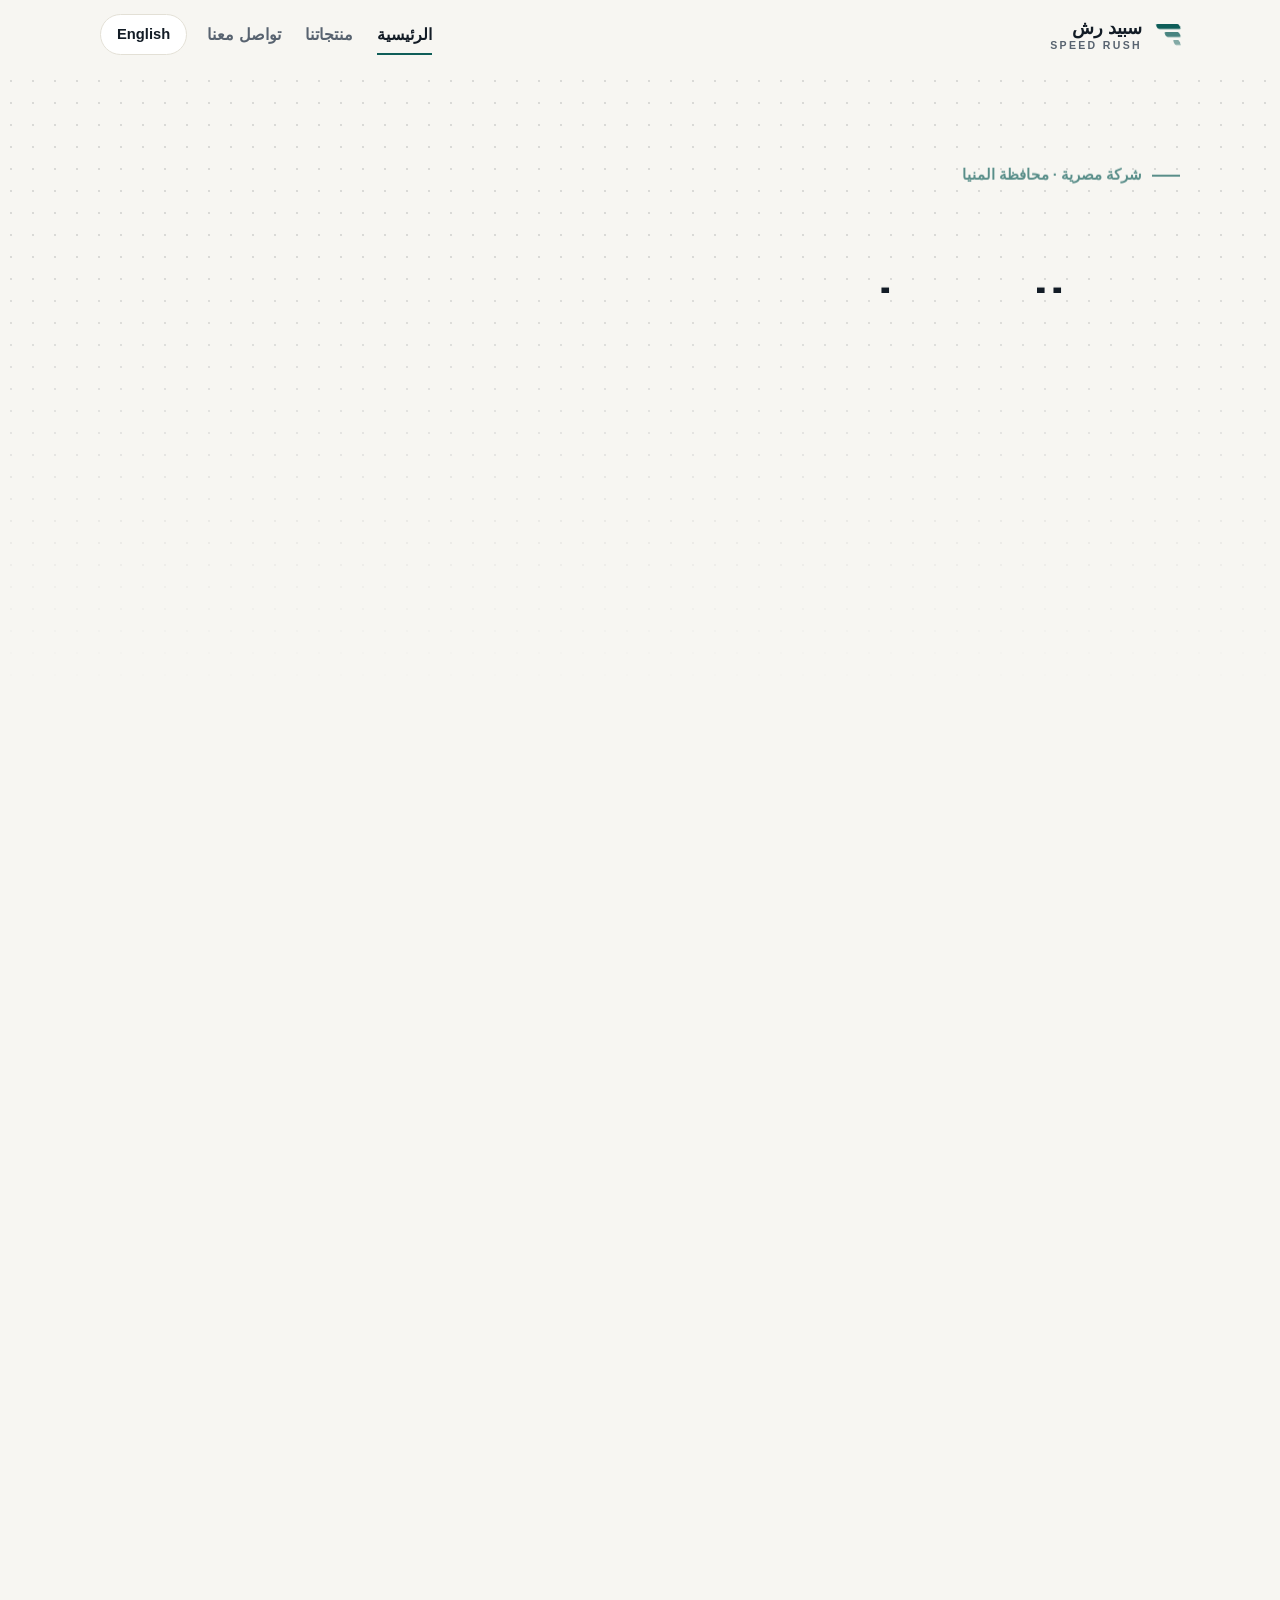
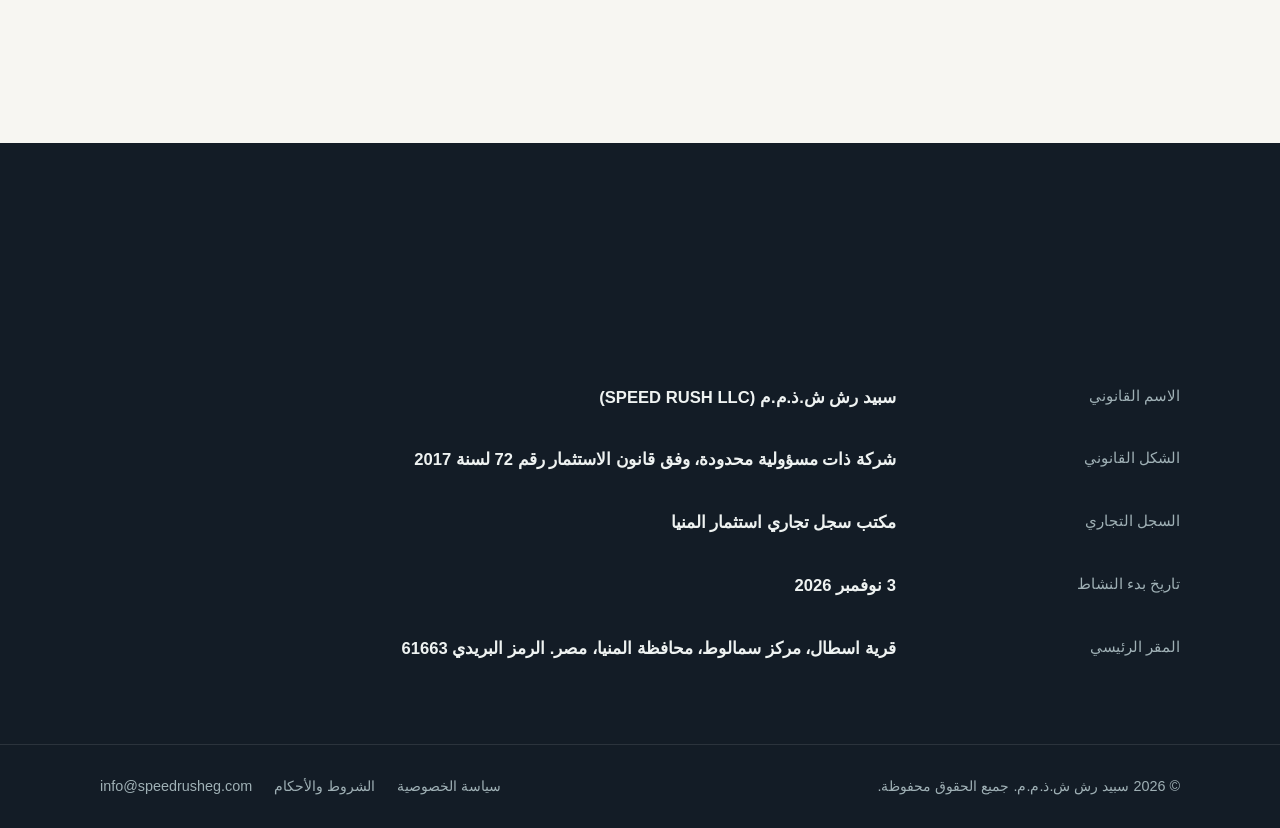
==== index.html @ b7684626 "Add SPEED RUSH company website Co-Authored-By: Claude Opus 5.5 <noreply@anthropic.com>" ====
<!doctype html>
<html lang="ar" dir="rtl">
<head>
  <meta charset="utf-8">
  <meta name="viewport" content="width=device-width, initial-scale=1">
  <title>سبيد رش | SPEED RUSH</title>
  <meta name="description" content="سبيد رش ش.ذ.م.م، شركة برمجيات وتوصيل طلبات في محافظة المنيا. SPEED RUSH LLC, software and order delivery in Minya, Egypt.">
  <meta http-equiv="refresh" content="0; url=ar/index.html">
  <link rel="alternate" hreflang="ar" href="https://speedrusheg.com/ar/">
  <link rel="alternate" hreflang="en" href="https://speedrusheg.com/en/">
  <link rel="stylesheet" href="assets/style.css">
</head>
<body>
  <main style="min-height:100vh;display:grid;place-content:center;gap:16px;text-align:center;padding:24px">
    <p><a href="ar/index.html">سبيد رش، النسخة العربية</a></p>
    <p lang="en" dir="ltr"><a href="en/index.html">SPEED RUSH, English version</a></p>
  </main>
</body>
</html>
---- assets/style.css ----
/* SPEED RUSH company site. Plain CSS, no build step.
   Logical properties throughout, so one file serves RTL (ar) and LTR (en).
   Motion: transform + opacity only, all of it off under prefers-reduced-motion. */

:root {
  --bg: #f7f6f2;
  --surface: #ffffff;
  --ink: #131c26;
  --ink-2: #1c2834;
  --muted: #586370;
  --line: #e3e0d6;
  --accent: #0f5e59;
  --accent-dark: #0a4541;
  --accent-bright: #1fa595;
  --accent-soft: #e1eeeb;
  --on-dark: #eef2f1;
  --on-dark-muted: #9fb0b5;
  --radius: 16px;
  --wrap: 1120px;
  --ease-out: cubic-bezier(0.16, 1, 0.3, 1);
  --font: -apple-system, BlinkMacSystemFont, "Segoe UI", Roboto, "Helvetica Neue",
    "Noto Sans", Arial, sans-serif;
  --font-ar: "SF Arabic", "Geeza Pro", "Segoe UI", "Noto Sans Arabic",
    "Noto Naskh Arabic", Tahoma, Arial, sans-serif;
}

*,
*::before,
*::after {
  box-sizing: border-box;
}

html {
  -webkit-text-size-adjust: 100%;
}

body {
  margin: 0;
  background: var(--bg);
  color: var(--ink);
  font-family: var(--font);
  font-size: 17px;
  line-height: 1.65;
  overflow-x: hidden;
}

html[lang="ar"] body {
  font-family: var(--font-ar);
  line-height: 1.85;
}

a {
  color: var(--accent);
  text-underline-offset: 3px;
}

a:hover {
  color: var(--accent-dark);
}

:focus-visible {
  outline: 3px solid var(--accent-bright);
  outline-offset: 3px;
  border-radius: 6px;
}

.wrap {
  width: 100%;
  max-width: var(--wrap);
  margin-inline: auto;
  padding-inline: 20px;
}

.latin {
  font-family: var(--font);
}

.ltr {
  direction: ltr;
  unicode-bidi: isolate;
}

.skip {
  position: absolute;
  inset-inline-start: -9999px;
}

.skip:focus {
  inset-inline-start: 12px;
  top: 12px;
  z-index: 50;
  background: var(--surface);
  padding: 8px 14px;
}

/* ---------- Header ---------- */

.site-header {
  position: sticky;
  top: 0;
  z-index: 20;
  background: rgba(247, 246, 242, 0.97);
  border-bottom: 1px solid transparent;
  transition: border-color 0.3s, background-color 0.3s;
}

.site-header.scrolled {
  border-bottom-color: var(--line);
  background: rgba(255, 255, 255, 0.98);
  box-shadow: 0 10px 30px -24px rgba(19, 28, 38, 0.5);
}

.site-header .wrap {
  display: flex;
  flex-wrap: wrap;
  align-items: center;
  justify-content: space-between;
  gap: 4px 20px;
  padding-block: 12px;
}

.wordmark {
  display: inline-flex;
  align-items: center;
  gap: 12px;
  color: var(--ink);
  text-decoration: none;
  line-height: 1.15;
}

.wordmark:hover {
  color: var(--ink);
}

/* Three slanted bars: the "rush" mark. */
.bars {
  display: inline-flex;
  flex-direction: column;
  gap: 3px;
  flex: none;
}

.bars i {
  display: block;
  height: 5px;
  border-radius: 2px;
  background: var(--accent);
  transform: skewX(-24deg);
  transform-origin: var(--origin, left) center;
}

[dir="rtl"] .bars i {
  --origin: right;
  transform: skewX(24deg);
}

.bars i:nth-child(1) { width: 26px; }
.bars i:nth-child(2) { width: 19px; opacity: 0.75; }
.bars i:nth-child(3) { width: 12px; opacity: 0.5; }

.wordmark .names {
  display: flex;
  flex-direction: column;
}

.wordmark .primary {
  font-weight: 800;
  font-size: 1.12rem;
}

.wordmark .secondary {
  font-size: 0.66rem;
  font-weight: 700;
  letter-spacing: 0.22em;
  color: var(--muted);
}

html[lang="en"] .wordmark .primary {
  letter-spacing: 0.12em;
}

html[lang="en"] .wordmark .secondary {
  letter-spacing: 0;
  font-size: 0.8rem;
  font-weight: 600;
}

.lang-switch {
  font-size: 0.92rem;
  font-weight: 700;
  text-decoration: none;
  color: var(--ink);
  border: 1px solid var(--line);
  background: var(--surface);
  border-radius: 999px;
  padding: 6px 16px;
  min-height: 40px;
  display: inline-flex;
  align-items: center;
  transition: border-color 0.2s, color 0.2s;
}

.lang-switch:hover {
  border-color: var(--accent);
  color: var(--accent);
}

.site-nav {
  order: 3;
  flex-basis: 100%;
}

.site-nav ul {
  list-style: none;
  margin: 0;
  padding: 0;
  display: flex;
  flex-wrap: wrap;
  gap: 0 24px;
}

.site-nav a {
  position: relative;
  display: inline-block;
  padding-block: 8px;
  color: var(--muted);
  text-decoration: none;
  font-weight: 600;
  font-size: 0.98rem;
  transition: color 0.2s;
}

.site-nav a::after {
  content: "";
  position: absolute;
  inset-inline: 0;
  bottom: 2px;
  height: 2px;
  background: var(--accent);
  transform: scaleX(0);
  transform-origin: var(--origin, left);
  transition: transform 0.35s var(--ease-out);
}

[dir="rtl"] .site-nav a::after {
  --origin: right;
}

.site-nav a:hover,
.site-nav a[aria-current="page"] {
  color: var(--ink);
}

.site-nav a:hover::after,
.site-nav a[aria-current="page"]::after {
  transform: scaleX(1);
}

@media (min-width: 780px) {
  .site-nav {
    order: 0;
    flex-basis: auto;
    margin-inline-start: auto;
  }
}

/* ---------- Hero ---------- */

.hero {
  position: relative;
  overflow: hidden;
  padding-block: 48px 64px;
  isolation: isolate;
}

/* Faint dot grid, fading out toward the bottom. */
.hero::before {
  content: "";
  position: absolute;
  inset: 0;
  z-index: -2;
  background-image: radial-gradient(rgba(19, 28, 38, 0.13) 1px, transparent 1.3px);
  background-size: 22px 22px;
  -webkit-mask-image: linear-gradient(to bottom, #000 30%, transparent 95%);
  mask-image: linear-gradient(to bottom, #000 30%, transparent 95%);
}

/* Speed streaks. Drawn left-to-right, mirrored for RTL so motion
   always runs in the reading direction. */
.streaks {
  position: absolute;
  inset: 0;
  z-index: -1;
  pointer-events: none;
}

[dir="rtl"] .streaks {
  transform: scaleX(-1);
}

.streaks span {
  position: absolute;
  left: 0;
  height: 2px;
  width: 22vw;
  min-width: 140px;
  border-radius: 2px;
  background: linear-gradient(to right, transparent, var(--accent-bright));
  opacity: 0;
  animation: streak 5.5s linear infinite;
}

.streaks span:nth-child(1) { top: 14%; animation-delay: 0.4s; }
.streaks span:nth-child(2) { top: 31%; animation-delay: 2.6s; width: 30vw; }
.streaks span:nth-child(3) { top: 52%; animation-delay: 1.5s; width: 16vw; }
.streaks span:nth-child(4) { top: 71%; animation-delay: 3.9s; }
.streaks span:nth-child(5) { top: 88%; animation-delay: 4.8s; width: 26vw; }

@keyframes streak {
  0% { transform: translateX(-40vw); opacity: 0; }
  12% { opacity: 0.55; }
  60% { opacity: 0.35; }
  100% { transform: translateX(130vw); opacity: 0; }
}

.hero-grid {
  display: grid;
  gap: 40px;
  align-items: center;
}

@media (min-width: 900px) {
  .hero {
    padding-block: 80px 96px;
  }
  .hero-grid {
    grid-template-columns: 1.15fr 1fr;
    gap: 56px;
  }
}

.eyebrow {
  display: inline-flex;
  align-items: center;
  gap: 10px;
  margin: 0 0 18px;
  color: var(--accent);
  font-weight: 700;
  font-size: 0.92rem;
}

.eyebrow::before {
  content: "";
  width: 28px;
  height: 2px;
  background: currentColor;
}

html[lang="en"] .eyebrow {
  letter-spacing: 0.1em;
  text-transform: uppercase;
  font-size: 0.76rem;
}

h1,
h2,
h3 {
  margin: 0;
  line-height: 1.2;
  text-wrap: balance;
}

html[lang="ar"] h1,
html[lang="ar"] h2,
html[lang="ar"] h3 {
  line-height: 1.45;
}

h1 {
  font-size: clamp(2.1rem, 6.4vw, 3.6rem);
  font-weight: 800;
  letter-spacing: -0.02em;
}

html[lang="ar"] h1 {
  letter-spacing: 0;
}

/* Line-by-line reveal. The mask carries vertical padding so Arabic
   diacritics and descenders are never clipped. */
h1 .line {
  display: block;
  overflow: hidden;
  padding-block: 0.08em 0.14em;
  margin-block: -0.08em -0.14em;
}

h1 .line > span {
  display: block;
}

h1 .accent {
  color: var(--accent);
}

.lead {
  margin: 22px 0 0;
  max-width: 54ch;
  font-size: 1.12rem;
  color: var(--muted);
}

.actions {
  display: flex;
  flex-wrap: wrap;
  gap: 12px;
  margin-top: 30px;
}

.btn {
  position: relative;
  display: inline-flex;
  align-items: center;
  justify-content: center;
  gap: 10px;
  min-height: 50px;
  padding: 10px 24px;
  border-radius: 12px;
  font-weight: 700;
  text-decoration: none;
  border: 1.5px solid var(--accent);
  overflow: hidden;
  transition: transform 0.25s var(--ease-out), background-color 0.25s, color 0.25s,
    box-shadow 0.25s;
}

.btn-primary {
  background: var(--accent);
  color: #fff;
  box-shadow: 0 8px 22px -10px rgba(15, 94, 89, 0.7);
}

.btn-primary:hover {
  background: var(--accent-dark);
  border-color: var(--accent-dark);
  color: #fff;
  transform: translateY(-2px);
  box-shadow: 0 14px 28px -12px rgba(15, 94, 89, 0.8);
}

.btn .arrow {
  display: inline-block;
  transition: transform 0.3s var(--ease-out);
}

[dir="rtl"] .btn .arrow {
  transform: scaleX(-1);
}

.btn:hover .arrow {
  transform: translateX(4px);
}

[dir="rtl"] .btn:hover .arrow {
  transform: scaleX(-1) translateX(4px);
}

.btn-ghost {
  color: var(--accent);
  background: rgba(255, 255, 255, 0.6);
}

.btn-ghost:hover {
  background: var(--accent-soft);
  transform: translateY(-2px);
}

/* ---------- Hero visual: delivery route card ---------- */

.route-card {
  position: relative;
  background: var(--surface);
  border: 1px solid var(--line);
  border-radius: 22px;
  padding: 18px;
  box-shadow: 0 30px 60px -36px rgba(19, 28, 38, 0.45);
  max-width: 460px;
  width: 100%;
  justify-self: center;
}

.route-top {
  display: flex;
  align-items: center;
  justify-content: space-between;
  gap: 10px;
  font-size: 0.85rem;
  color: var(--muted);
}

.route-top .dots {
  display: inline-flex;
  gap: 5px;
}

.route-top .dots i {
  width: 8px;
  height: 8px;
  border-radius: 50%;
  background: var(--line);
}

/* Fixed aspect ratio matching the SVG viewBox (360 x 260), so the HTML
   pin labels stay locked to the drawn pins at every width. */
.route-map {
  position: relative;
  margin-top: 12px;
  aspect-ratio: 360 / 260;
  border-radius: 14px;
  background-color: #f2f5f4;
  background-image: linear-gradient(rgba(15, 94, 89, 0.07) 1px, transparent 1px),
    linear-gradient(90deg, rgba(15, 94, 89, 0.07) 1px, transparent 1px);
  background-size: 24px 24px;
  overflow: hidden;
}

.route-map svg {
  position: absolute;
  inset: 0;
  width: 100%;
  height: 100%;
  display: block;
}

/* The drawing is authored for RTL (start on the right). Mirror for LTR. */
[dir="ltr"] .route-map svg {
  transform: scaleX(-1);
}

.route-path-bg {
  fill: none;
  stroke: rgba(15, 94, 89, 0.16);
  stroke-width: 10;
  stroke-linecap: round;
}

.route-path {
  fill: none;
  stroke: var(--accent);
  stroke-width: 3;
  stroke-linecap: round;
  stroke-dasharray: 520;
  stroke-dashoffset: 0;
}

.pin {
  position: absolute;
  transform: translate(var(--tx, 50%), -50%);
  display: inline-flex;
  align-items: center;
  gap: 6px;
  background: var(--surface);
  border: 1px solid var(--line);
  border-radius: 999px;
  padding: 4px 10px 4px 8px;
  font-size: 0.76rem;
  font-weight: 700;
  white-space: nowrap;
  box-shadow: 0 6px 16px -10px rgba(19, 28, 38, 0.5);
}

[dir="ltr"] .pin {
  --tx: -50%;
}

.pin::before {
  content: "";
  width: 8px;
  height: 8px;
  border-radius: 50%;
  background: var(--accent);
}

.pin.end::before {
  background: var(--ink);
}

/* Positions in viewBox units: start (300, 56), end (62, 210). */
.pin.start {
  top: calc(56 / 260 * 100% - 22px);
  inset-inline-start: calc(60 / 360 * 100%);
}

.pin.end {
  top: calc(210 / 260 * 100% + 22px);
  inset-inline-start: calc(298 / 360 * 100%);
}

.route-status {
  position: relative;
  margin-top: 14px;
  height: 52px;
  border-radius: 12px;
  background: var(--bg);
  overflow: hidden;
}

.route-status .state {
  position: absolute;
  inset: 0;
  display: flex;
  align-items: center;
  gap: 10px;
  padding-inline: 14px;
  font-weight: 700;
  font-size: 0.92rem;
  opacity: 0;
}

.route-status .state:first-child {
  opacity: 1;
}

.route-status .state b {
  display: inline-grid;
  place-items: center;
  width: 26px;
  height: 26px;
  border-radius: 8px;
  background: var(--accent-soft);
  color: var(--accent);
  font-size: 0.8rem;
  font-family: var(--font);
}

.route-status .state small {
  margin-inline-start: auto;
  color: var(--muted);
  font-weight: 600;
  font-size: 0.8rem;
}

.route-progress {
  position: absolute;
  inset-inline: 0;
  bottom: 0;
  height: 3px;
  background: var(--accent);
  transform-origin: var(--origin, left);
  transform: scaleX(1);
}

[dir="rtl"] .route-progress {
  --origin: right;
}

/* ---------- Sections ---------- */

.section {
  padding-block: 64px;
}

.section-head {
  display: grid;
  gap: 10px;
  max-width: 62ch;
}

.kicker {
  font-size: 0.85rem;
  font-weight: 700;
  color: var(--accent);
}

html[lang="en"] .kicker {
  letter-spacing: 0.1em;
  text-transform: uppercase;
  font-size: 0.74rem;
}

h2 {
  font-size: clamp(1.5rem, 3.8vw, 2.2rem);
  font-weight: 800;
}

h3 {
  font-size: 1.15rem;
  font-weight: 700;
}

.section-intro {
  margin: 0;
  color: var(--muted);
  font-size: 1.05rem;
}

.cards {
  display: grid;
  gap: 16px;
  margin-top: 32px;
}

@media (min-width: 760px) {
  .cards {
    grid-template-columns: repeat(2, 1fr);
    gap: 20px;
  }
}

.card {
  position: relative;
  background: var(--surface);
  border: 1px solid var(--line);
  border-radius: var(--radius);
  padding: 28px 24px 26px;
  overflow: hidden;
  transition: transform 0.4s var(--ease-out), box-shadow 0.4s var(--ease-out),
    border-color 0.3s;
}

.card::before {
  content: "";
  position: absolute;
  inset-inline: 0;
  top: 0;
  height: 3px;
  background: var(--accent);
  transform: scaleX(0.12);
  transform-origin: var(--origin, left);
  transition: transform 0.6s var(--ease-out);
}

[dir="rtl"] .card::before {
  --origin: right;
}

.card:hover {
  transform: translateY(-4px);
  border-color: #d3d0c4;
  box-shadow: 0 24px 40px -30px rgba(19, 28, 38, 0.45);
}

.card:hover::before {
  transform: scaleX(1);
}

.card .icon {
  display: inline-grid;
  place-items: center;
  width: 48px;
  height: 48px;
  border-radius: 14px;
  background: var(--accent-soft);
  color: var(--accent);
  margin-bottom: 18px;
}

.card .icon svg {
  width: 24px;
  height: 24px;
}

.card p {
  margin: 8px 0 0;
  color: var(--muted);
}

.card ul {
  margin: 16px 0 0;
  padding: 0;
  list-style: none;
  display: flex;
  flex-wrap: wrap;
  gap: 8px;
}

.card li {
  font-size: 0.85rem;
  font-weight: 600;
  padding: 4px 12px;
  border-radius: 999px;
  background: var(--bg);
  color: var(--ink-2);
}

/* ---------- Product panel ---------- */

.product {
  position: relative;
  margin-top: 32px;
  border-radius: 22px;
  background: var(--accent);
  color: #fff;
  padding: 32px 24px;
  display: grid;
  gap: 28px;
  overflow: hidden;
  isolation: isolate;
}

.product::after {
  content: "";
  position: absolute;
  z-index: -1;
  inset-block: -40%;
  inset-inline-end: -20%;
  width: 70%;
  background: repeating-linear-gradient(
    -64deg,
    rgba(255, 255, 255, 0.07) 0 14px,
    transparent 14px 40px
  );
}

[dir="rtl"] .product::after {
  background: repeating-linear-gradient(
    64deg,
    rgba(255, 255, 255, 0.07) 0 14px,
    transparent 14px 40px
  );
}

@media (min-width: 860px) {
  .product {
    grid-template-columns: 1.2fr 1fr;
    align-items: center;
    padding: 48px;
  }
}

.product-name {
  display: flex;
  flex-wrap: wrap;
  align-items: center;
  gap: 10px 14px;
}

.product-name h2,
.product-name h3 {
  color: #fff;
  font-size: clamp(1.9rem, 5vw, 2.6rem);
  font-weight: 800;
}

.product-name .en-name {
  font-family: var(--font);
  font-size: 1rem;
  font-weight: 600;
  opacity: 0.75;
}

.badge {
  display: inline-flex;
  align-items: center;
  gap: 8px;
  background: rgba(255, 255, 255, 0.14);
  color: #fff;
  font-size: 0.82rem;
  font-weight: 700;
  padding: 4px 12px;
  border-radius: 999px;
}

.badge::before {
  content: "";
  width: 7px;
  height: 7px;
  border-radius: 50%;
  background: #7ff0dc;
  box-shadow: 0 0 0 0 rgba(127, 240, 220, 0.7);
  animation: pulse 2.2s ease-out infinite;
}

@keyframes pulse {
  0% { box-shadow: 0 0 0 0 rgba(127, 240, 220, 0.6); }
  80%, 100% { box-shadow: 0 0 0 9px rgba(127, 240, 220, 0); }
}

.product p {
  margin: 14px 0 0;
  color: rgba(255, 255, 255, 0.82);
  max-width: 48ch;
}

.product .domain {
  display: inline-block;
  margin-top: 18px;
  font-family: var(--font);
  font-weight: 700;
  font-size: 1.05rem;
  color: #fff;
  border-bottom: 1px dashed rgba(255, 255, 255, 0.5);
  direction: ltr;
  unicode-bidi: isolate;
}

.apps {
  margin: 0;
  padding: 0;
  list-style: none;
  display: grid;
  grid-template-columns: repeat(2, 1fr);
  gap: 10px;
}

.apps li {
  background: rgba(255, 255, 255, 0.1);
  border: 1px solid rgba(255, 255, 255, 0.16);
  border-radius: 14px;
  padding: 14px;
  font-weight: 700;
  font-size: 0.95rem;
  transition: background-color 0.3s, transform 0.4s var(--ease-out);
}

.apps li:hover {
  background: rgba(255, 255, 255, 0.16);
  transform: translateY(-3px);
}

.apps li span {
  display: block;
  font-weight: 500;
  font-size: 0.8rem;
  color: rgba(255, 255, 255, 0.7);
  margin-top: 2px;
}

/* ---------- Company facts ---------- */

.facts {
  position: relative;
  background: var(--ink);
  color: var(--on-dark);
  padding-block: 64px;
  overflow: hidden;
}

.facts h2 {
  color: #fff;
}

.facts .kicker {
  color: var(--accent-bright);
}

.facts .section-intro {
  color: var(--on-dark-muted);
}

.facts dl {
  margin: 32px 0 0;
}

.facts .row {
  position: relative;
  display: grid;
  gap: 2px;
  padding-block: 16px;
}

.facts .row::before {
  content: "";
  position: absolute;
  inset-inline: 0;
  top: 0;
  height: 1px;
  background: rgba(255, 255, 255, 0.16);
  transform-origin: var(--origin, left);
}

[dir="rtl"] .facts .row::before {
  --origin: right;
}

@media (min-width: 760px) {
  .facts .row {
    grid-template-columns: 260px 1fr;
    gap: 24px;
  }
}

.facts dt {
  color: var(--on-dark-muted);
  font-size: 0.92rem;
}

.facts dd {
  margin: 0;
  font-weight: 600;
  font-size: 1.04rem;
}

/* ---------- Inner pages ---------- */

.page-hero {
  padding-block: 48px 40px;
}

@media (min-width: 900px) {
  .page-hero {
    padding-block: 72px 56px;
  }
}

.page-hero h1 {
  font-size: clamp(1.9rem, 5.6vw, 3rem);
  max-width: 22ch;
}

.steps {
  counter-reset: step;
}

@media (min-width: 760px) {
  .cards.three {
    grid-template-columns: repeat(3, 1fr);
  }
}

.step-num {
  display: inline-grid;
  place-items: center;
  width: 40px;
  height: 40px;
  border-radius: 12px;
  background: var(--ink);
  color: #fff;
  font-family: var(--font);
  font-weight: 800;
  margin-bottom: 16px;
}

.contact-grid {
  display: grid;
  gap: 16px;
  margin-top: 0;
}

@media (min-width: 760px) {
  .contact-grid {
    grid-template-columns: repeat(2, 1fr);
    gap: 20px;
  }
}

.contact-grid address {
  font-style: normal;
  margin-top: 8px;
  color: var(--muted);
}

.contact-value {
  display: inline-block;
  margin-top: 10px;
  font-family: var(--font);
  font-size: 1.2rem;
  font-weight: 800;
  direction: ltr;
  unicode-bidi: isolate;
  word-break: break-word;
}

.prose {
  max-width: 72ch;
  padding-bottom: 72px;
}

.prose h2 {
  font-size: 1.3rem;
  margin-top: 40px;
}

.prose h2:first-of-type {
  margin-top: 8px;
}

.prose p,
.prose ul {
  margin: 12px 0 0;
  color: #34404c;
}

.prose ul {
  padding-inline-start: 22px;
}

.prose li + li {
  margin-top: 6px;
}

.prose .notice {
  display: flex;
  gap: 12px;
  align-items: flex-start;
  background: #fff6db;
  border: 1px solid #ebd389;
  color: #5a4300;
  border-radius: 12px;
  padding: 14px 18px;
  font-size: 0.95rem;
  margin: 0 0 32px;
}

.notice strong {
  white-space: nowrap;
}

.meta-line {
  margin-top: 16px;
  color: var(--muted);
  font-size: 0.92rem;
}

/* ---------- Footer ---------- */

.site-footer {
  background: var(--ink);
  border-top: 1px solid rgba(255, 255, 255, 0.1);
  color: var(--on-dark-muted);
  padding-block: 28px;
  font-size: 0.9rem;
}

.site-footer .wrap {
  display: grid;
  gap: 14px;
}

@media (min-width: 760px) {
  .site-footer .wrap {
    grid-template-columns: 1fr auto;
    align-items: center;
  }
}

.site-footer p {
  margin: 0;
}

.site-footer ul {
  list-style: none;
  margin: 0;
  padding: 0;
  display: flex;
  flex-wrap: wrap;
  gap: 6px 22px;
}

.site-footer a {
  color: var(--on-dark-muted);
  text-decoration: none;
}

.site-footer a:hover {
  color: #fff;
  text-decoration: underline;
}

/* ================= Motion =================
   Everything below only runs when JS has marked <html class="js">
   and the visitor has not asked for reduced motion. Without JS the
   page is fully static and fully visible. */

@media (prefers-reduced-motion: no-preference) {
  /* Load sequence */
  .js .bars i {
    animation: bar-in 0.7s var(--ease-out) both;
  }
  .js .bars i:nth-child(2) { animation-delay: 0.08s; }
  .js .bars i:nth-child(3) { animation-delay: 0.16s; }

  .js .hero .eyebrow {
    animation: fade-up 0.8s var(--ease-out) 0.1s both;
  }

  .js h1 .line > span {
    animation: line-up 1s var(--ease-out) both;
    animation-delay: calc(0.2s + var(--i, 0) * 0.12s);
  }

  .js .hero .lead {
    animation: fade-up 0.9s var(--ease-out) 0.6s both;
  }

  .js .hero .actions {
    animation: fade-up 0.9s var(--ease-out) 0.72s both;
  }

  .js .route-card {
    animation: card-in 1.1s var(--ease-out) 0.35s both;
  }

  .js .pin {
    animation: pin-in 0.6s var(--ease-out) both;
  }
  .js .pin.start { animation-delay: 0.9s; }
  .js .pin.end { animation-delay: 1.15s; }

  /* Route: draws, holds, then resets, in a 7s loop. */
  .js .route-path {
    animation: draw 7s var(--ease-out) 1s infinite;
  }

  .js .route-status .state {
    animation: status 7s linear 1s infinite;
  }
  .js .route-status .state:nth-child(1) { animation-name: status-1; }
  .js .route-status .state:nth-child(2) { animation-name: status-2; }
  .js .route-status .state:nth-child(3) { animation-name: status-3; }

  .js .route-progress {
    animation: progress 7s var(--ease-out) 1s infinite;
  }

  /* Scroll reveals */
  .js .reveal {
    opacity: 0;
    transform: translateY(28px);
    transition: opacity 0.9s var(--ease-out), transform 0.9s var(--ease-out);
    transition-delay: calc(var(--i, 0) * 90ms);
  }

  .js .reveal.in {
    opacity: 1;
    transform: none;
  }

  .js .facts .row::before {
    transform: scaleX(0);
    transition: transform 1.1s var(--ease-out);
    transition-delay: calc(var(--i, 0) * 90ms);
  }

  .js .facts .row.in::before {
    transform: scaleX(1);
  }

  /* Pause infinite loops while their section is off screen. */
  .paused .streaks span,
  .paused .route-path,
  .paused .route-status .state,
  .paused .route-progress,
  .paused .badge::before {
    animation-play-state: paused;
  }
}

@media (prefers-reduced-motion: reduce) {
  .streaks,
  .mover {
    display: none;
  }
  *,
  *::before,
  *::after {
    transition-duration: 0.01ms !important;
  }
  .badge::before {
    animation: none;
  }
}

@keyframes bar-in {
  from { transform: skewX(-24deg) scaleX(0); }
  to { transform: skewX(-24deg) scaleX(1); }
}

[dir="rtl"] .bars i {
  animation-name: bar-in-rtl !important;
}

@keyframes bar-in-rtl {
  from { transform: skewX(24deg) scaleX(0); }
  to { transform: skewX(24deg) scaleX(1); }
}

@keyframes fade-up {
  from { opacity: 0; transform: translateY(18px); }
  to { opacity: 1; transform: none; }
}

@keyframes line-up {
  from { transform: translateY(105%); }
  to { transform: none; }
}

@keyframes card-in {
  from { opacity: 0; transform: translateY(36px) scale(0.97); }
  to { opacity: 1; transform: none; }
}

@keyframes pin-in {
  from { opacity: 0; scale: 0.6; }
  to { opacity: 1; scale: 1; }
}

@keyframes draw {
  0% { stroke-dashoffset: 520; }
  55%, 88% { stroke-dashoffset: 0; }
  100% { stroke-dashoffset: -520; }
}

@keyframes progress {
  0% { transform: scaleX(0); }
  55%, 88% { transform: scaleX(1); }
  100% { transform: scaleX(1); opacity: 0; }
}

/* Three status labels share one 7s cycle. */
@keyframes status-1 {
  0%, 22% { opacity: 1; transform: none; }
  27%, 100% { opacity: 0; transform: translateY(-10px); }
}

@keyframes status-2 {
  0%, 24% { opacity: 0; transform: translateY(10px); }
  29%, 52% { opacity: 1; transform: none; }
  57%, 100% { opacity: 0; transform: translateY(-10px); }
}

@keyframes status-3 {
  0%, 54% { opacity: 0; transform: translateY(10px); }
  59%, 92% { opacity: 1; transform: none; }
  97%, 100% { opacity: 0; transform: translateY(-10px); }
}
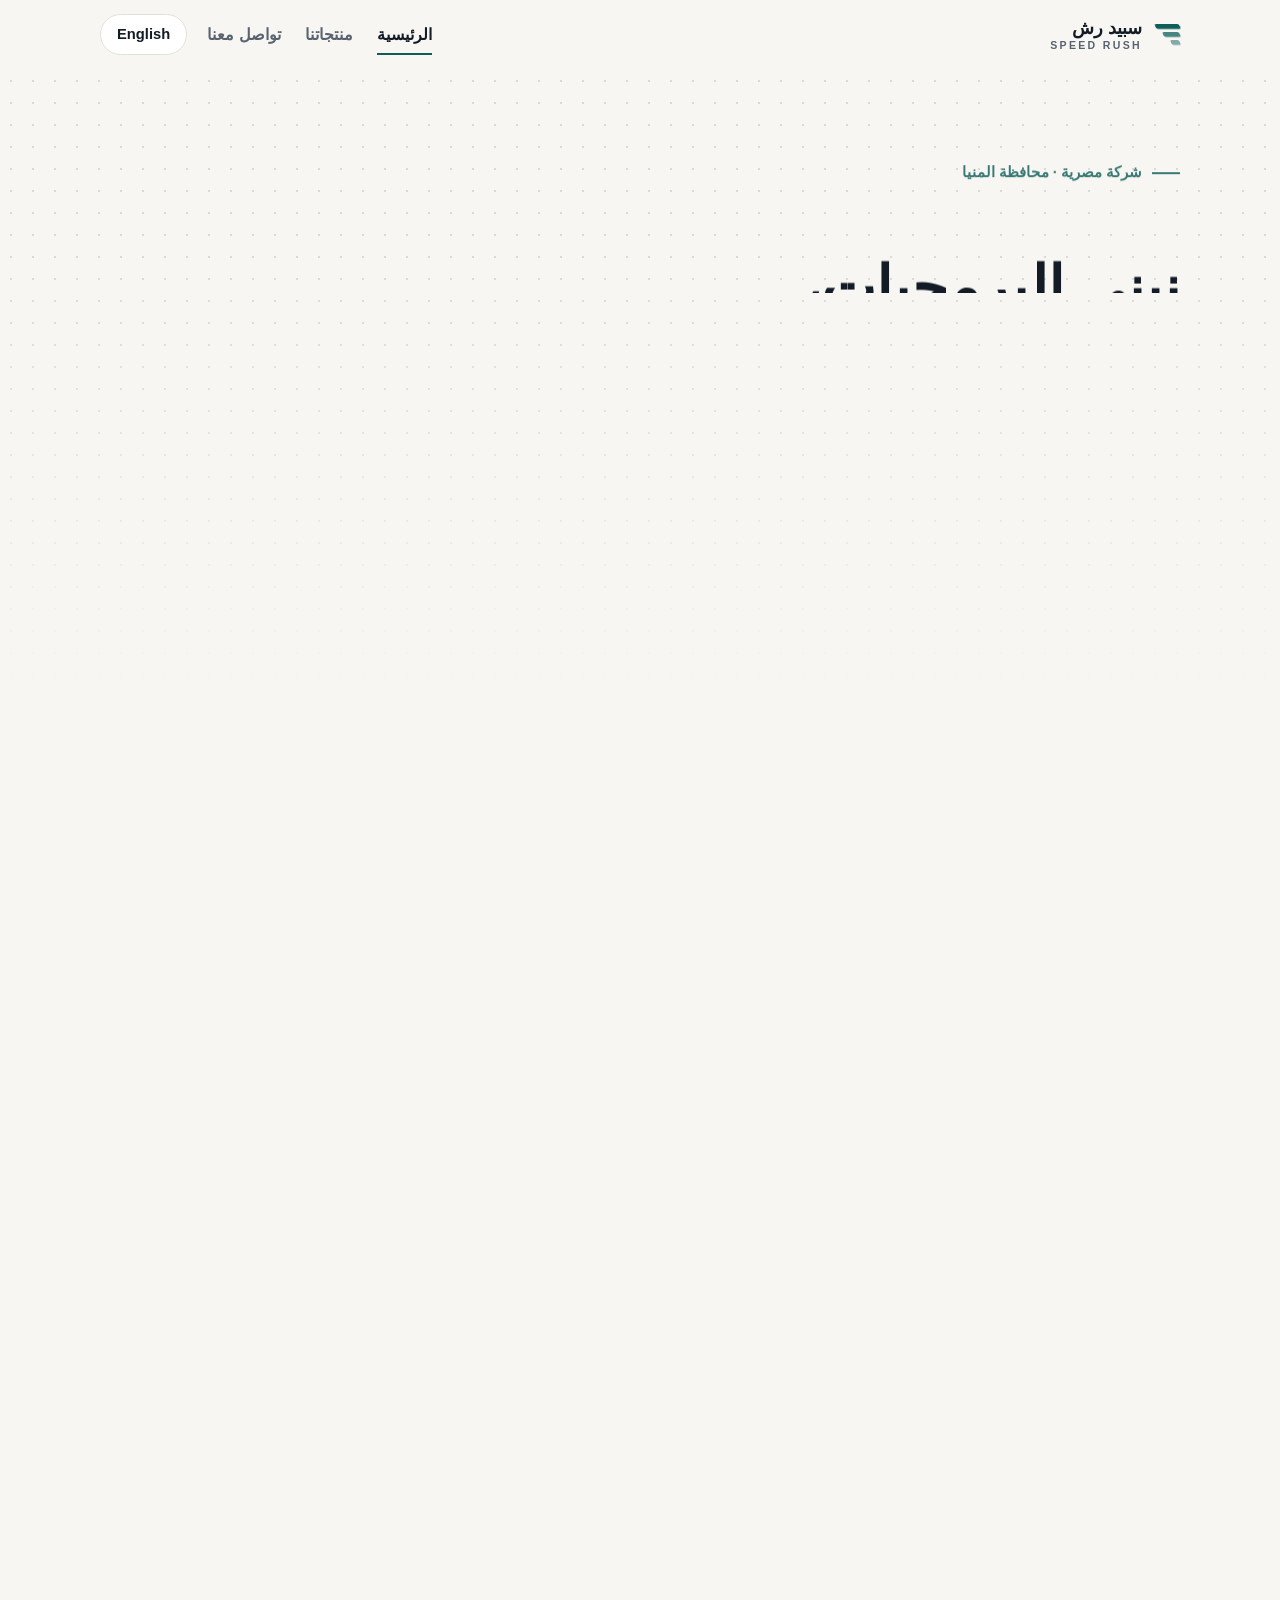
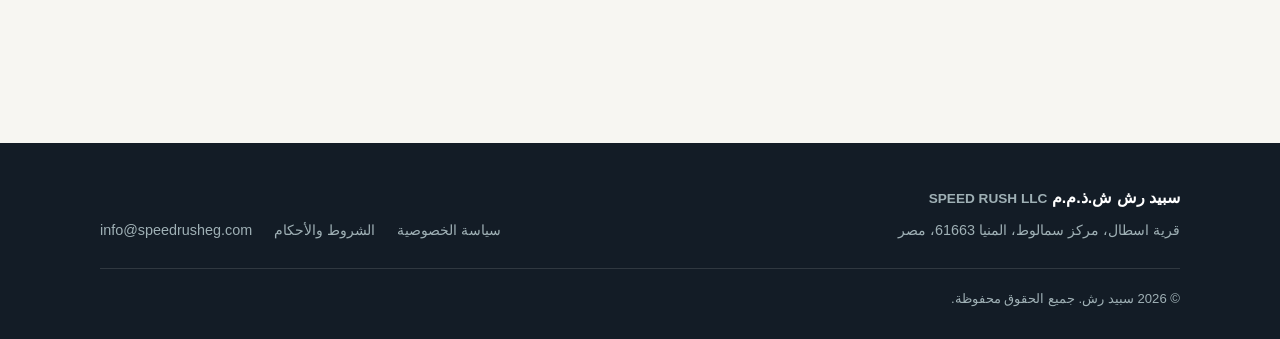
==== commit 68a71042: "Use clean URLs without index.html or .html Co-Authored-By: Claude Opus 5.5 <noreply@anthropic.com>" ====
--- a/index.html
+++ b/index.html
@@ -5,15 +5,15 @@
   <meta name="viewport" content="width=device-width, initial-scale=1">
   <title>سبيد رش | SPEED RUSH</title>
   <meta name="description" content="سبيد رش ش.ذ.م.م، شركة برمجيات وتوصيل طلبات في محافظة المنيا. SPEED RUSH LLC, software and order delivery in Minya, Egypt.">
-  <meta http-equiv="refresh" content="0; url=ar/index.html">
+  <meta http-equiv="refresh" content="0; url=/ar/">
   <link rel="alternate" hreflang="ar" href="https://speedrusheg.com/ar/">
   <link rel="alternate" hreflang="en" href="https://speedrusheg.com/en/">
-  <link rel="stylesheet" href="assets/style.css">
+  <link rel="stylesheet" href="/assets/style.css">
 </head>
 <body>
   <main style="min-height:100vh;display:grid;place-content:center;gap:16px;text-align:center;padding:24px">
-    <p><a href="ar/index.html">سبيد رش، النسخة العربية</a></p>
-    <p lang="en" dir="ltr"><a href="en/index.html">SPEED RUSH, English version</a></p>
+    <p><a href="/ar/">سبيد رش، النسخة العربية</a></p>
+    <p lang="en" dir="ltr"><a href="/en/">SPEED RUSH, English version</a></p>
   </main>
 </body>
 </html>
--- a/assets/style.css
+++ b/assets/style.css
@@ -1116,26 +1116,50 @@
 
 .site-footer {
   background: var(--ink);
-  border-top: 1px solid rgba(255, 255, 255, 0.1);
   color: var(--on-dark-muted);
-  padding-block: 28px;
+  padding-block: 40px 28px;
   font-size: 0.9rem;
 }
 
-.site-footer .wrap {
+.footer-main {
   display: grid;
-  gap: 14px;
+  gap: 20px;
+  padding-bottom: 24px;
+  border-bottom: 1px solid rgba(255, 255, 255, 0.12);
 }
 
 @media (min-width: 760px) {
-  .site-footer .wrap {
+  .footer-main {
     grid-template-columns: 1fr auto;
-    align-items: center;
+    align-items: end;
   }
 }
 
 .site-footer p {
   margin: 0;
+}
+
+.footer-name {
+  color: #fff;
+  font-weight: 700;
+  font-size: 1rem;
+}
+
+.footer-name span {
+  margin-inline-start: 8px;
+  color: var(--on-dark-muted);
+  font-weight: 600;
+  font-size: 0.85rem;
+}
+
+.footer-legal address {
+  margin-top: 4px;
+  font-style: normal;
+}
+
+.footer-copy {
+  padding-top: 18px;
+  font-size: 0.82rem;
 }
 
 .site-footer ul {
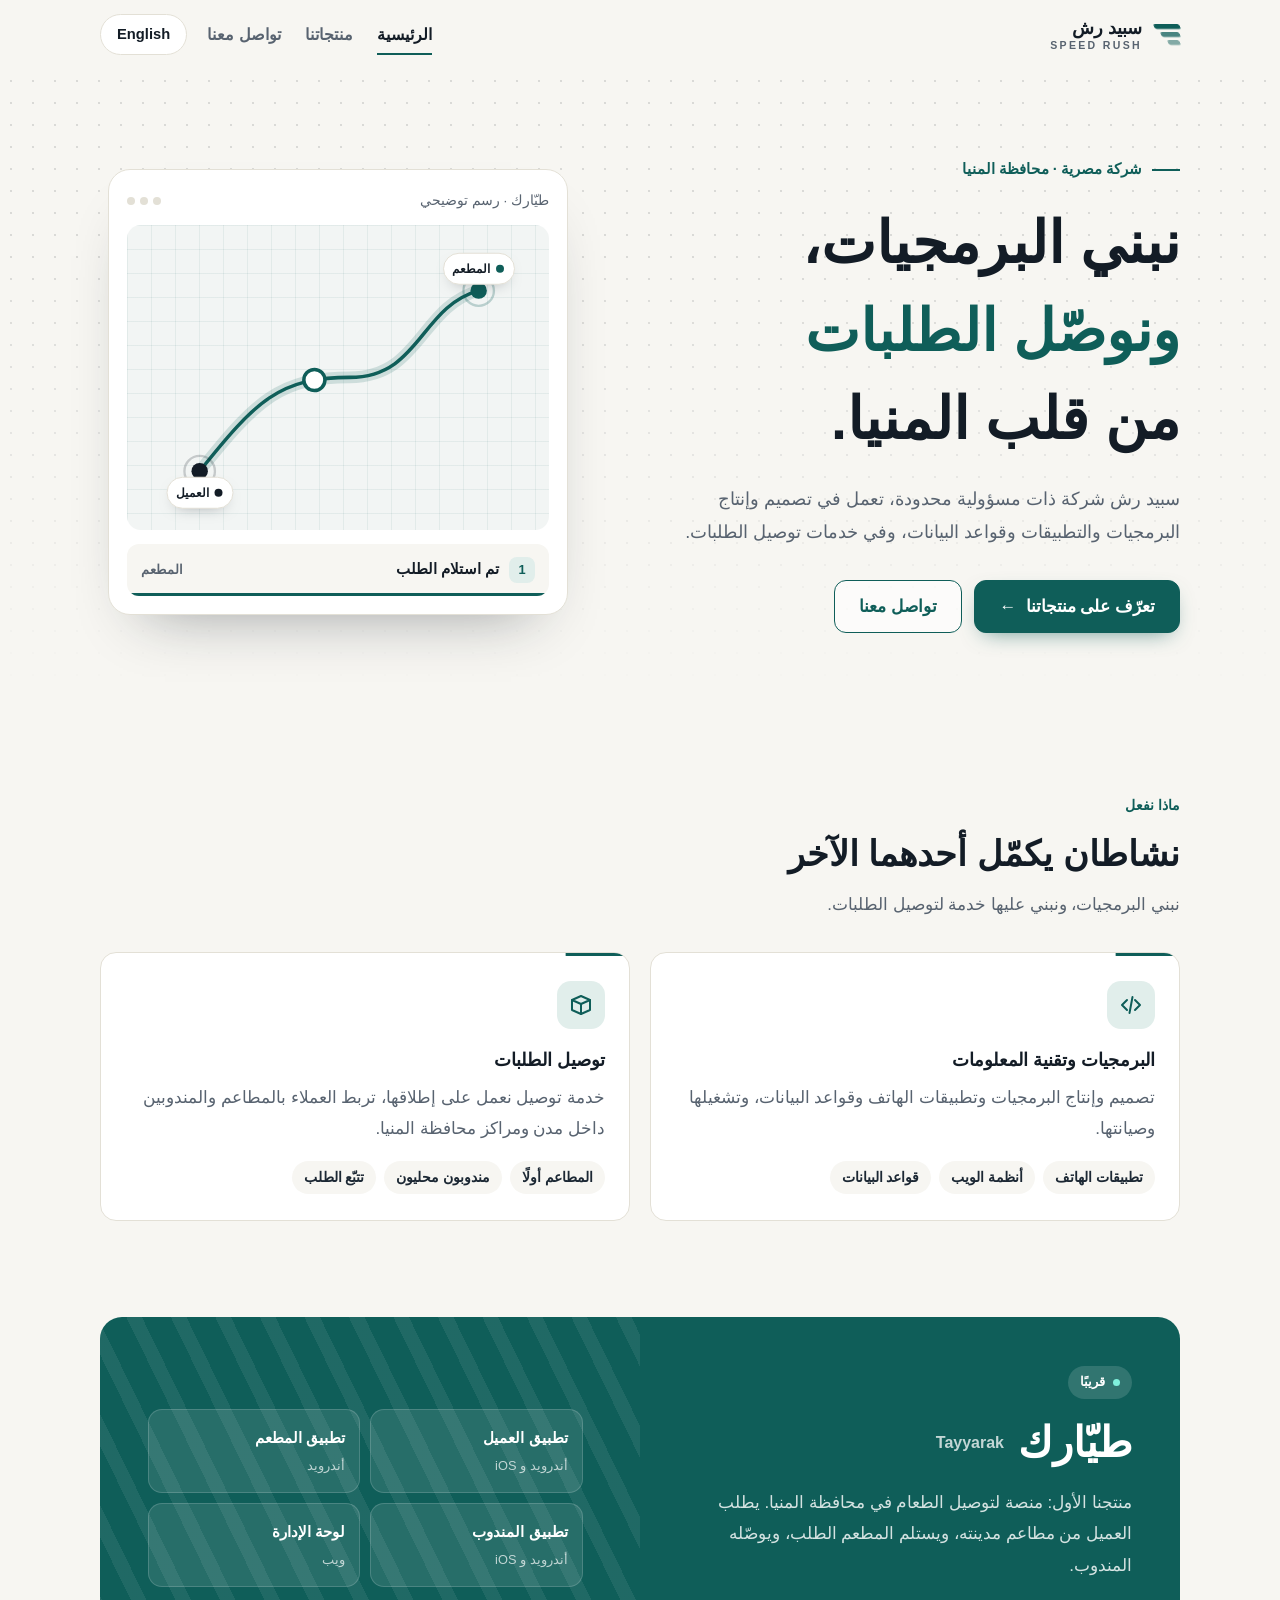
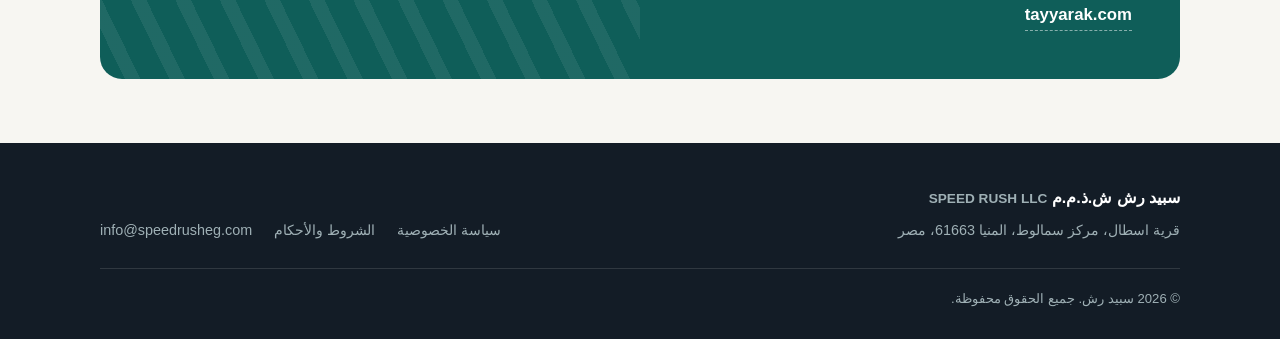
==== commit 370133fb: "Serve Arabic from the site root and keep English under /en/ Old /ar/ URLs now redirect to the matchi" ====
--- a/index.html
+++ b/index.html
@@ -3,17 +3,167 @@
 <head>
   <meta charset="utf-8">
   <meta name="viewport" content="width=device-width, initial-scale=1">
-  <title>سبيد رش | SPEED RUSH</title>
-  <meta name="description" content="سبيد رش ش.ذ.م.م، شركة برمجيات وتوصيل طلبات في محافظة المنيا. SPEED RUSH LLC, software and order delivery in Minya, Egypt.">
-  <meta http-equiv="refresh" content="0; url=/ar/">
-  <link rel="alternate" hreflang="ar" href="https://speedrusheg.com/ar/">
+  <title>سبيد رش | برمجيات وتوصيل طلبات، المنيا</title>
+  <meta name="description" content="سبيد رش ش.ذ.م.م شركة مصرية مقرّها محافظة المنيا، تعمل في تصميم وإنتاج البرمجيات والتطبيقات وقواعد البيانات وفي توصيل الطلبات.">
+  <meta name="theme-color" content="#f7f6f2">
+  <link rel="alternate" hreflang="ar" href="https://speedrusheg.com/">
   <link rel="alternate" hreflang="en" href="https://speedrusheg.com/en/">
   <link rel="stylesheet" href="/assets/style.css">
+  <script>
+    document.documentElement.classList.add("js");
+    setTimeout(function () { if (!window.__motion) document.documentElement.classList.remove("js"); }, 2000);
+  </script>
+  <script src="/assets/motion.js" defer></script>
 </head>
 <body>
-  <main style="min-height:100vh;display:grid;place-content:center;gap:16px;text-align:center;padding:24px">
-    <p><a href="/ar/">سبيد رش، النسخة العربية</a></p>
-    <p lang="en" dir="ltr"><a href="/en/">SPEED RUSH, English version</a></p>
+  <a class="skip" href="#main">تخطَّ إلى المحتوى</a>
+
+  <header class="site-header">
+    <div class="wrap">
+      <a class="wordmark" href="/" aria-label="سبيد رش، الصفحة الرئيسية">
+        <span class="bars" aria-hidden="true"><i></i><i></i><i></i></span>
+        <span class="names">
+          <span class="primary">سبيد رش</span>
+          <span class="secondary latin" lang="en" dir="ltr">SPEED RUSH</span>
+        </span>
+      </a>
+      <nav class="site-nav" aria-label="التنقل الرئيسي">
+        <ul>
+          <li><a href="/" aria-current="page">الرئيسية</a></li>
+          <li><a href="/products">منتجاتنا</a></li>
+          <li><a href="/contact">تواصل معنا</a></li>
+        </ul>
+      </nav>
+      <a class="lang-switch latin" href="/en/" lang="en" hreflang="en">English</a>
+    </div>
+  </header>
+
+  <main id="main">
+    <section class="hero" aria-labelledby="hero-title">
+      <div class="streaks" aria-hidden="true"><span></span><span></span><span></span><span></span><span></span></div>
+      <div class="wrap hero-grid">
+        <div class="hero-copy">
+          <p class="eyebrow">شركة مصرية · محافظة المنيا</p>
+          <h1 id="hero-title">
+            <span class="line"><span style="--i:0">نبني البرمجيات،</span></span>
+            <span class="line"><span style="--i:1" class="accent">ونوصّل الطلبات</span></span>
+            <span class="line"><span style="--i:2">من قلب المنيا.</span></span>
+          </h1>
+          <p class="lead">سبيد رش شركة ذات مسؤولية محدودة، تعمل في تصميم وإنتاج البرمجيات والتطبيقات وقواعد البيانات، وفي خدمات توصيل الطلبات.</p>
+          <div class="actions">
+            <a class="btn btn-primary" href="/products">تعرّف على منتجاتنا <span class="arrow" aria-hidden="true">→</span></a>
+            <a class="btn btn-ghost" href="/contact">تواصل معنا</a>
+          </div>
+        </div>
+
+        <figure class="route-card" aria-hidden="true">
+          <div class="route-top">
+            <span>طيّارك · رسم توضيحي</span>
+            <span class="dots"><i></i><i></i><i></i></span>
+          </div>
+          <div class="route-map">
+            <svg viewBox="0 0 360 260" preserveAspectRatio="none" focusable="false">
+              <path class="route-path-bg" d="M300 56 C 250 70, 250 130, 190 130 S 110 150, 62 210" />
+              <path class="route-path" d="M300 56 C 250 70, 250 130, 190 130 S 110 150, 62 210" />
+              <circle cx="300" cy="56" r="7" fill="#0f5e59" />
+              <circle cx="300" cy="56" r="13" fill="none" stroke="#0f5e59" stroke-opacity=".25" stroke-width="2" />
+              <circle cx="62" cy="210" r="7" fill="#131c26" />
+              <circle cx="62" cy="210" r="13" fill="none" stroke="#131c26" stroke-opacity=".2" stroke-width="2" />
+              <g class="mover">
+                <circle r="9" fill="#ffffff" stroke="#0f5e59" stroke-width="3" />
+                <animateMotion dur="7s" begin="1s" repeatCount="indefinite" calcMode="spline"
+                  keyPoints="0;1;1" keyTimes="0;0.55;1" keySplines="0.16 1 0.3 1;0 0 1 1"
+                  path="M300 56 C 250 70, 250 130, 190 130 S 110 150, 62 210" />
+              </g>
+            </svg>
+            <span class="pin start">المطعم</span>
+            <span class="pin end">العميل</span>
+          </div>
+          <div class="route-status">
+            <div class="state"><b class="latin">1</b> تم استلام الطلب <small>المطعم</small></div>
+            <div class="state"><b class="latin">2</b> في الطريق إليك <small>المندوب</small></div>
+            <div class="state"><b class="latin">✓</b> تم التوصيل <small>العميل</small></div>
+            <span class="route-progress"></span>
+          </div>
+        </figure>
+      </div>
+    </section>
+
+    <section class="section" aria-labelledby="what">
+      <div class="wrap">
+        <div class="section-head reveal">
+          <span class="kicker">ماذا نفعل</span>
+          <h2 id="what">نشاطان يكمّل أحدهما الآخر</h2>
+          <p class="section-intro">نبني البرمجيات، ونبني عليها خدمة لتوصيل الطلبات.</p>
+        </div>
+        <div class="cards">
+          <article class="card reveal" style="--i:1">
+            <span class="icon" aria-hidden="true">
+              <svg viewBox="0 0 24 24" fill="none" stroke="currentColor" stroke-width="2" stroke-linecap="round" stroke-linejoin="round"><path d="M8 7l-5 5 5 5M16 7l5 5-5 5M13.5 4l-3 16"/></svg>
+            </span>
+            <h3>البرمجيات وتقنية المعلومات</h3>
+            <p>تصميم وإنتاج البرمجيات وتطبيقات الهاتف وقواعد البيانات، وتشغيلها وصيانتها.</p>
+            <ul>
+              <li>تطبيقات الهاتف</li>
+              <li>أنظمة الويب</li>
+              <li>قواعد البيانات</li>
+            </ul>
+          </article>
+          <article class="card reveal" style="--i:2">
+            <span class="icon" aria-hidden="true">
+              <svg viewBox="0 0 24 24" fill="none" stroke="currentColor" stroke-width="2" stroke-linecap="round" stroke-linejoin="round"><path d="M3 7l9-4 9 4-9 4-9-4z"/><path d="M3 7v10l9 4 9-4V7"/><path d="M12 11v10"/></svg>
+            </span>
+            <h3>توصيل الطلبات</h3>
+            <p>خدمة توصيل نعمل على إطلاقها، تربط العملاء بالمطاعم والمندوبين داخل مدن ومراكز محافظة المنيا.</p>
+            <ul>
+              <li>المطاعم أولًا</li>
+              <li>مندوبون محليون</li>
+              <li>تتبّع الطلب</li>
+            </ul>
+          </article>
+        </div>
+      </div>
+    </section>
+
+    <section class="section" aria-labelledby="product-title" style="padding-top:0">
+      <div class="wrap">
+        <div class="product reveal">
+          <div>
+            <span class="badge">قريبًا</span>
+            <div class="product-name" style="margin-top:14px">
+              <h3 id="product-title">طيّارك</h3>
+              <span class="en-name" lang="en" dir="ltr">Tayyarak</span>
+            </div>
+            <p>منتجنا الأول: منصة لتوصيل الطعام في محافظة المنيا. يطلب العميل من مطاعم مدينته، ويستلم المطعم الطلب، ويوصّله المندوب.</p>
+            <span class="domain">tayyarak.com</span>
+          </div>
+          <ul class="apps" aria-label="مكوّنات طيّارك">
+            <li>تطبيق العميل<span>أندرويد و iOS</span></li>
+            <li>تطبيق المطعم<span>أندرويد</span></li>
+            <li>تطبيق المندوب<span>أندرويد و iOS</span></li>
+            <li>لوحة الإدارة<span>ويب</span></li>
+          </ul>
+        </div>
+      </div>
+    </section>
+
   </main>
+
+  <footer class="site-footer">
+    <div class="wrap">
+      <div class="footer-main">
+        <div class="footer-legal">
+          <p class="footer-name">سبيد رش ش.ذ.م.م <span class="latin" lang="en" dir="ltr">SPEED RUSH LLC</span></p>
+          <address>قرية اسطال، مركز سمالوط، المنيا <span class="latin">61663</span>، مصر</address>
+        </div>
+        <ul class="footer-links">
+          <li><a href="/privacy">سياسة الخصوصية</a></li>
+          <li><a href="/terms">الشروط والأحكام</a></li>
+          <li><a class="latin" href="mailto:info@speedrusheg.com" dir="ltr">info@speedrusheg.com</a></li>
+        </ul>
+      </div>
+      <p class="footer-copy">© <span class="latin">2026</span> سبيد رش. جميع الحقوق محفوظة.</p>
+    </div>
+  </footer>
 </body>
 </html>
